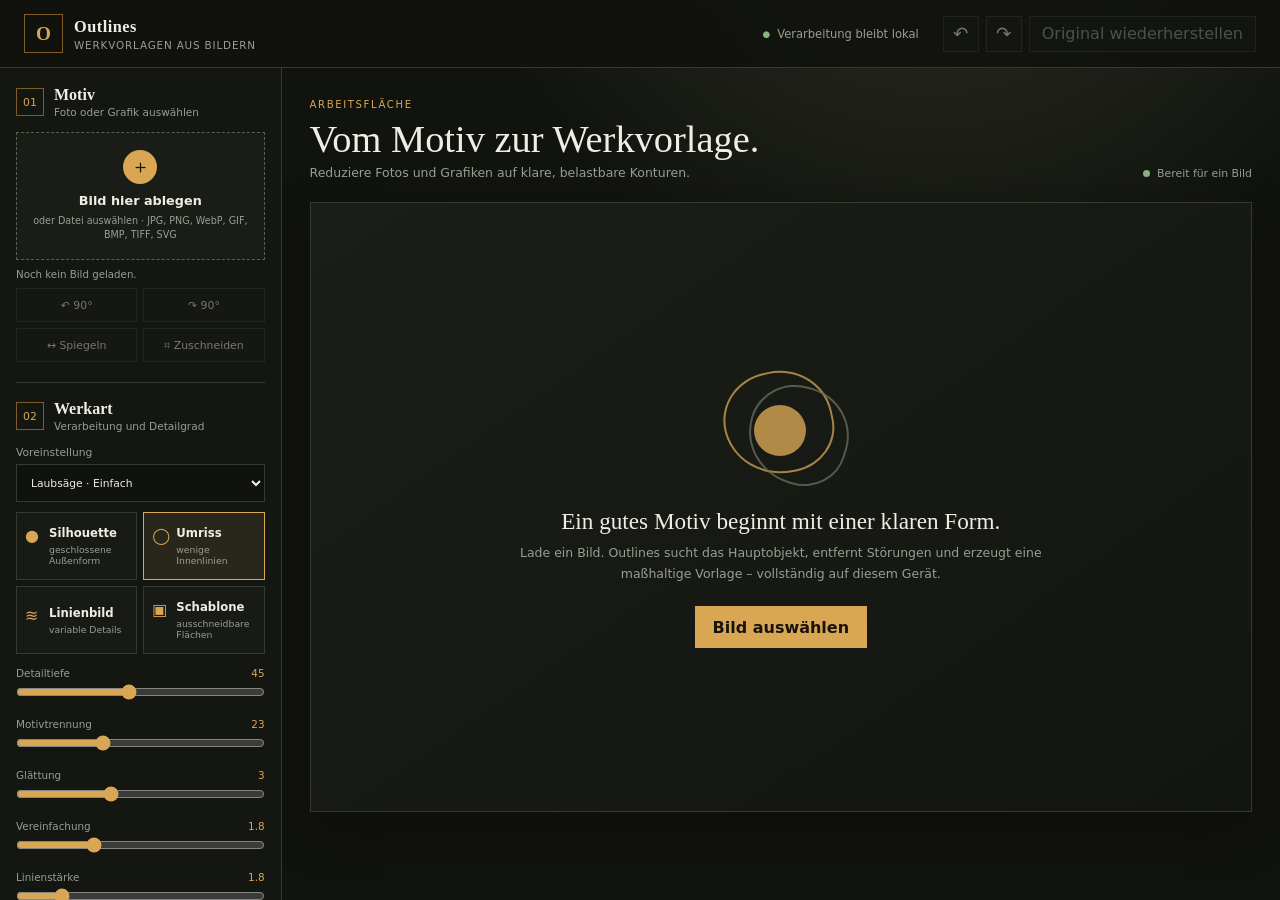
==== index.html @ 71de0316 "update" ====
<!doctype html>
<html lang="de">
<head>
  <meta charset="utf-8">
  <meta name="viewport" content="width=device-width, initial-scale=1">
  <meta name="theme-color" content="#171914">
  <meta name="description" content="Lokales Werkzeug für maßhaltige Konturen, Schablonen und Werkvorlagen.">
  <title>Outlines · Werkvorlagen</title>
  <link rel="stylesheet" href="styles.css?v=1.0.3">
</head>
<body>
  <header class="topbar">
    <a class="brand" href="/" aria-label="Zurück zum Lesezeichen-Hub">
      <span class="brand-mark" aria-hidden="true">O</span>
      <span><strong>Outlines</strong><small>Werkvorlagen aus Bildern</small></span>
    </a>
    <div class="privacy"><span aria-hidden="true">●</span> Verarbeitung bleibt lokal</div>
    <div class="top-actions">
      <button id="undo" class="icon-button" type="button" disabled title="Rückgängig (Strg+Z)">↶</button>
      <button id="redo" class="icon-button" type="button" disabled title="Wiederholen (Strg+Umschalt+Z)">↷</button>
      <button id="resetAll" class="ghost-button" type="button" disabled>Original wiederherstellen</button>
    </div>
  </header>

  <main class="app-shell">
    <aside class="sidebar" aria-label="Verarbeitungseinstellungen">
      <section class="panel import-panel">
        <div class="section-heading"><span>01</span><div><h2>Motiv</h2><p>Foto oder Grafik auswählen</p></div></div>
        <label id="dropzone" class="dropzone" for="fileInput" tabindex="0">
          <input id="fileInput" type="file" accept="image/jpeg,image/png,image/webp,image/gif,image/bmp,image/tiff,image/svg+xml,.jpg,.jpeg,.png,.webp,.gif,.bmp,.tif,.tiff,.svg">
          <span class="drop-icon">＋</span>
          <strong>Bild hier ablegen</strong>
          <small>oder Datei auswählen · JPG, PNG, WebP, GIF, BMP, TIFF, SVG</small>
        </label>
        <p id="fileMeta" class="file-meta">Noch kein Bild geladen.</p>
        <div class="transform-grid">
          <button type="button" data-transform="rotate-left" disabled>↶ 90°</button>
          <button type="button" data-transform="rotate-right" disabled>↷ 90°</button>
          <button type="button" data-transform="flip-x" disabled>↔ Spiegeln</button>
          <button type="button" id="cropButton" disabled>⌗ Zuschneiden</button>
        </div>
      </section>

      <section class="panel">
        <div class="section-heading"><span>02</span><div><h2>Werkart</h2><p>Verarbeitung und Detailgrad</p></div></div>
        <label class="field">Voreinstellung
          <select id="preset">
            <option value="saw-simple">Laubsäge · Einfach</option>
            <option value="saw-detail">Laubsäge · Detail</option>
            <option value="carve-rough">Schnitzen · Grob</option>
            <option value="carve-fine">Schnitzen · Fein</option>
            <option value="pyro">Brandmalerei</option>
            <option value="document">Dokument · Schrift & Symbole</option>
            <option value="stencil">Schablone</option>
            <option value="custom">Benutzerdefiniert</option>
          </select>
        </label>
        <div class="mode-grid" role="radiogroup" aria-label="Verarbeitungsmodus">
          <button type="button" data-mode="silhouette"><span>●</span><strong>Silhouette</strong><small>geschlossene Außenform</small></button>
          <button type="button" data-mode="outline" class="active"><span>◯</span><strong>Umriss</strong><small>wenige Innenlinien</small></button>
          <button type="button" data-mode="lineart"><span>≋</span><strong>Linienbild</strong><small>variable Details</small></button>
          <button type="button" data-mode="stencil"><span>▣</span><strong>Schablone</strong><small>ausschneidbare Flächen</small></button>
        </div>

        <div class="range-field"><label for="detail">Detailtiefe <output id="detailValue">42</output></label><input id="detail" type="range" min="0" max="100" value="42"></div>
        <div class="range-field"><label for="threshold">Motivtrennung <output id="thresholdValue">24</output></label><input id="threshold" type="range" min="4" max="60" value="24"></div>
        <div class="range-field"><label for="smoothing">Glättung <output id="smoothingValue">2</output></label><input id="smoothing" type="range" min="0" max="8" value="2"></div>
        <div class="range-field"><label for="simplify">Vereinfachung <output id="simplifyValue">1.6</output></label><input id="simplify" type="range" min="0" max="6" value="1.6" step="0.2"></div>
        <div class="range-field"><label for="lineWidth">Linienstärke <output id="lineWidthValue">1.2</output></label><input id="lineWidth" type="range" min="0.6" max="8" value="1.2" step="0.2"></div>
        <div class="check-list">
          <label><input id="removeBackground" type="checkbox" checked> Hintergrund automatisch entfernen</label>
          <label><input id="keepMain" type="checkbox" checked> Nur Hauptmotiv bevorzugen</label>
          <label><input id="innerLines" type="checkbox" checked> Charakteristische Innenlinien</label>
          <label><input id="hatching" type="checkbox"> Abstrahierte Schraffuren</label>
          <label><input id="preserveDetails" type="checkbox" checked> Schrift und kleine Symbole erhalten</label>
          <label><input id="autoBridges" type="checkbox"> Schablonenstege automatisch ergänzen</label>
          <label><input id="invertSource" type="checkbox"> Helles Motiv auf dunklem Grund</label>
        </div>
      </section>

      <section class="panel">
        <div class="section-heading"><span>03</span><div><h2>Werkmaß</h2><p>Reale Ausgabegröße festlegen</p></div></div>
        <div class="measure-grid">
          <label>Breite <span><input id="widthMm" type="number" value="120" min="5" max="3000" step="1"> mm</span></label>
          <label>Höhe <span><input id="heightMm" type="number" value="80" min="5" max="3000" step="1"> mm</span></label>
        </div>
        <label class="inline-check"><input id="lockRatio" type="checkbox" checked> Seitenverhältnis sperren</label>
        <div class="measure-grid">
          <label>Mindestdetail <span><input id="minDetailMm" type="number" value="2" min="0" max="50" step="0.2"> mm</span></label>
          <label>Mindeststeg <span><input id="minBridgeMm" type="number" value="3" min="0.2" max="50" step="0.2"> mm</span></label>
        </div>
        <label class="field">Papierformat
          <select id="paper"><option value="a4">A4</option><option value="a3">A3</option></select>
        </label>
        <div class="segmented" role="group" aria-label="Papierausrichtung">
          <button class="active" type="button" data-orientation="portrait">Hochformat</button>
          <button type="button" data-orientation="landscape">Querformat</button>
        </div>
        <div class="check-list compact">
          <label><input id="tilePages" type="checkbox" checked> Übergroßes Motiv auf mehrere Seiten aufteilen</label>
          <label><input id="registrationMarks" type="checkbox" checked> Passmarken und 8 mm Überlappung</label>
          <label><input id="controlSquare" type="checkbox" checked> Kontrollquadrat 20 × 20 mm</label>
        </div>
      </section>
    </aside>

    <section class="workspace">
      <div class="workspace-head">
        <div><span class="eyebrow">ARBEITSFLÄCHE</span><h1>Vom Motiv zur Werkvorlage.</h1><p>Reduziere Fotos und Grafiken auf klare, belastbare Konturen.</p></div>
        <div id="processState" class="process-state"><span></span> Bereit für ein Bild</div>
      </div>

      <div id="emptyState" class="empty-state">
        <div class="empty-visual" aria-hidden="true"><span></span><span></span><span></span></div>
        <h2>Ein gutes Motiv beginnt mit einer klaren Form.</h2>
        <p>Lade ein Bild. Outlines sucht das Hauptobjekt, entfernt Störungen und erzeugt eine maßhaltige Vorlage – vollständig auf diesem Gerät.</p>
        <button id="emptyUpload" class="primary-button" type="button">Bild auswählen</button>
      </div>

      <div id="editor" class="editor" hidden>
        <div class="canvas-toolbar">
          <div class="view-tabs" role="tablist">
            <button class="active" data-view="split" type="button">Vergleich</button>
            <button data-view="original" type="button">Original</button>
            <button data-view="result" type="button">Vorlage</button>
          </div>
          <div class="zoom-tools">
            <button id="zoomOut" type="button" title="Verkleinern">−</button>
            <input id="zoom" type="range" min="25" max="300" value="100" aria-label="Zoom">
            <output id="zoomValue">100 %</output>
            <button id="zoomIn" type="button" title="Vergrößern">＋</button>
            <button id="fitView" type="button">Einpassen</button>
            <label><input id="showGrid" type="checkbox"> Raster</label>
          </div>
        </div>

        <div id="canvasPair" class="canvas-pair">
          <article id="originalPane" class="canvas-pane">
            <header><div><span>ORIGINAL</span><strong id="originalSize">–</strong></div><small>Ziehen zum Zuschneiden</small></header>
            <div class="canvas-viewport"><div class="canvas-stage"><canvas id="originalCanvas"></canvas><div id="cropOverlay" class="crop-overlay" hidden></div></div></div>
          </article>
          <article id="resultPane" class="canvas-pane result-pane">
            <header><div><span>VORLAGE</span><strong id="resultSize">–</strong></div><small id="vectorCount">0 Konturen</small></header>
            <div class="canvas-viewport checker"><div class="canvas-stage"><canvas id="resultCanvas"></canvas></div></div>
          </article>
        </div>

        <div class="editor-tools" aria-label="Manuelle Korrektur">
          <span>MANUELL KORRIGIEREN</span>
          <button class="active" data-tool="pan" type="button">✥ Verschieben</button>
          <button data-tool="draw" type="button">✎ Linie zeichnen</button>
          <button data-tool="erase" type="button">⌫ Linie entfernen</button>
          <button data-tool="remove" type="button">⊘ Kontur löschen</button>
          <button data-tool="nodes" type="button">◇ Stützpunkte</button>
          <label>Pinsel <input id="brushSize" type="range" min="1" max="40" value="8"><output id="brushValue">8 px</output></label>
          <label class="inline-check"><input id="mirrorOutput" type="checkbox"> Ausgabe spiegeln</label>
          <label class="inline-check"><input id="transparentPreview" type="checkbox"> Transparenz anzeigen</label>
        </div>

        <section class="quality-panel">
          <div class="quality-head"><div><span>WERKSTATT-PRÜFUNG</span><strong id="qualityTitle">Vorlage wird geprüft</strong></div><button id="reanalyze" class="ghost-button" type="button">Neu berechnen</button></div>
          <div id="warnings" class="warnings" aria-live="polite"></div>
        </section>

        <section class="export-panel">
          <div><span class="eyebrow">04 · AUSGABE</span><h2>Maßhaltig exportieren</h2><p id="exportSummary">120 mm breit · A4 · 300 DPI</p></div>
          <div class="export-options">
            <label>Darstellung<select id="outputStyle"><option value="outline">Schwarze Umrisslinie</option><option value="filled">Schwarze Form</option><option value="inverse">Weiße Form auf Schwarz</option><option value="inner">Nur Innenkonturen</option></select></label>
            <label>DPI<select id="dpi"><option>150</option><option selected>300</option><option>600</option></select></label>
            <label>JPG-Qualität<input id="jpgQuality" type="range" min="60" max="100" value="92"><output id="jpgQualityValue">92 %</output></label>
            <label class="inline-check"><input id="transparentPng" type="checkbox" checked> PNG transparent</label>
          </div>
          <div class="export-buttons">
            <button data-export="png" type="button">PNG <small>hochauflösend</small></button>
            <button data-export="jpg" type="button">JPG <small>weißer Grund</small></button>
            <button data-export="svg" type="button">SVG <small>echte Pfade</small></button>
            <button data-export="pdf" type="button" class="primary">PDF <small>maßhaltig / mehrseitig</small></button>
            <button data-export="dxf" type="button">DXF <small>CAD / Laser</small></button>
          </div>
        </section>
      </div>
    </section>
  </main>

  <div id="toast" class="toast" role="status" hidden></div>
  <script src="outlines-core.js?v=1.1.0"></script>
  <script src="app.js?v=1.1.0"></script>
</body>
</html>
---- styles.css ----
:root {
  color-scheme: dark;
  --bg: #11130f;
  --panel: #1a1d17;
  --panel-2: #20241c;
  --line: #353a2e;
  --line-soft: #292d24;
  --ink: #f0ede4;
  --muted: #999e91;
  --accent: #d9a654;
  --accent-dark: #7e5d29;
  --success: #87b47a;
  --danger: #d17764;
  --shadow: 0 18px 50px rgba(0, 0, 0, .28);
  font-family: Inter, ui-sans-serif, system-ui, -apple-system, BlinkMacSystemFont, "Segoe UI", sans-serif;
}

* { box-sizing: border-box; }
html, body { min-height: 100%; max-width: 100%; }
body { margin: 0; overflow-x: hidden; background: radial-gradient(circle at 73% -20%, #303326 0, transparent 34%), var(--bg); color: var(--ink); }
button, input, select { font: inherit; }
button, select, input { accent-color: var(--accent); }
button { border: 0; cursor: pointer; }
button:disabled { cursor: not-allowed; opacity: .45; }

.topbar { position: sticky; top: 0; z-index: 20; min-height: 68px; display: flex; align-items: center; gap: 24px; padding: 10px 24px; border-bottom: 1px solid var(--line); background: rgba(17, 19, 15, .94); backdrop-filter: blur(18px); }
.brand { display: flex; align-items: center; gap: 11px; color: inherit; text-decoration: none; }
.brand-mark { display: grid; place-items: center; width: 39px; height: 39px; border: 1px solid var(--accent-dark); color: var(--accent); font: 700 1.2rem Georgia, serif; }
.brand strong, .brand small { display: block; }
.brand strong { font: 600 1.02rem Georgia, serif; letter-spacing: .03em; }
.brand small { margin-top: 2px; color: var(--muted); font-size: .65rem; letter-spacing: .08em; text-transform: uppercase; }
.privacy { margin-left: auto; display: flex; align-items: center; gap: 7px; color: var(--muted); font-size: .72rem; }
.privacy span { color: var(--success); font-size: .55rem; }
.top-actions { display: flex; align-items: center; gap: 7px; }
.icon-button, .ghost-button, .transform-grid button, .zoom-tools button, .view-tabs button, .segmented button, .editor-tools button { color: var(--ink); border: 1px solid var(--line); background: #171a15; }
.icon-button { width: 36px; height: 36px; font-size: 1.15rem; }
.ghost-button { min-height: 36px; padding: 0 12px; color: var(--muted); }
.primary-button { min-height: 42px; padding: 0 18px; color: #17130c; background: var(--accent); font-weight: 750; }
.primary-button:hover { background: #ebba68; }

.app-shell { display: grid; grid-template-columns: clamp(280px, 22vw, 320px) minmax(0, 1fr); width: 100%; min-width: 0; min-height: calc(100vh - 68px); overflow-x: clip; }
.sidebar { position: sticky; top: 68px; left: 0; z-index: 12; align-self: start; width: 100%; min-width: 0; height: calc(100vh - 68px); overflow: auto; overscroll-behavior: contain; padding: 16px; border-right: 1px solid var(--line); background: #141611; }
.panel { padding: 17px 0 20px; border-bottom: 1px solid var(--line); }
.panel:first-child { padding-top: 2px; }
.section-heading { display: flex; align-items: center; gap: 10px; margin-bottom: 14px; }
.section-heading > span { display: grid; place-items: center; width: 28px; height: 28px; border: 1px solid var(--accent-dark); color: var(--accent); font-size: .68rem; }
.section-heading h2, .section-heading p { margin: 0; }
.section-heading h2 { font: 600 1rem Georgia, serif; }
.section-heading p { margin-top: 2px; color: var(--muted); font-size: .66rem; }

.dropzone { display: grid; place-items: center; min-height: 128px; padding: 16px; border: 1px dashed #59604c; background: #1a1d17; text-align: center; transition: .18s ease; }
.dropzone:hover, .dropzone:focus, .dropzone.dragging { border-color: var(--accent); background: #24251b; outline: 0; }
.dropzone input { position: absolute; width: 1px; height: 1px; opacity: 0; }
.drop-icon { display: grid; place-items: center; width: 34px; height: 34px; margin-bottom: 7px; border-radius: 50%; color: #17130c; background: var(--accent); font-size: 1.2rem; }
.dropzone strong { font-size: .8rem; }
.dropzone small { max-width: 235px; margin-top: 5px; color: var(--muted); font-size: .6rem; line-height: 1.45; }
.file-meta { min-height: 1.2em; margin: 8px 0; color: var(--muted); font-size: .64rem; }
.transform-grid { display: grid; grid-template-columns: repeat(2, 1fr); gap: 6px; }
.transform-grid button { min-height: 34px; font-size: .68rem; }

.field { display: grid; gap: 5px; margin: 10px 0; color: var(--muted); font-size: .67rem; }
select, input[type="number"] { width: 100%; min-height: 38px; border: 1px solid var(--line); border-radius: 0; color: var(--ink); background: #10120e; padding: 0 10px; }
.mode-grid { display: grid; grid-template-columns: 1fr 1fr; gap: 6px; }
.mode-grid button { min-height: 68px; padding: 8px; border: 1px solid var(--line); color: var(--muted); background: #171a15; text-align: left; }
.mode-grid button span, .mode-grid button strong, .mode-grid button small { display: block; }
.mode-grid button span { float: left; width: 24px; color: var(--accent); font-size: 1rem; }
.mode-grid button strong { color: var(--ink); font-size: .73rem; }
.mode-grid button small { margin: 4px 0 0 24px; font-size: .58rem; }
.mode-grid button.active { border-color: var(--accent); background: #29261b; }
.range-field { margin-top: 13px; }
.range-field label { display: flex; justify-content: space-between; color: var(--muted); font-size: .65rem; }
.range-field output { color: var(--accent); }
input[type="range"] { width: 100%; height: 18px; margin: 4px 0 0; }
.check-list { display: grid; gap: 7px; margin-top: 13px; }
.check-list label, .inline-check { color: #b7bcaf; font-size: .66rem; }
.check-list.compact { margin-top: 10px; }
.measure-grid { display: grid; grid-template-columns: 1fr 1fr; gap: 8px; margin-bottom: 9px; }
.measure-grid label { color: var(--muted); font-size: .63rem; }
.measure-grid label span { display: flex; align-items: center; gap: 4px; margin-top: 4px; color: var(--muted); }
.measure-grid input { min-width: 0; }
.segmented { display: grid; grid-template-columns: 1fr 1fr; margin-top: 7px; }
.segmented button { min-height: 34px; color: var(--muted); }
.segmented button.active { border-color: var(--accent-dark); color: var(--accent); background: #28251a; }

.workspace { width: 100%; min-width: 0; overflow-x: hidden; padding: 25px 28px 45px; }
.workspace-head { display: flex; align-items: flex-end; justify-content: space-between; gap: 20px; max-width: 1280px; margin: 0 auto 22px; }
.eyebrow { color: var(--accent); font-size: .63rem; letter-spacing: .16em; }
.workspace-head h1 { margin: 5px 0 4px; font: 500 clamp(1.8rem, 3vw, 3rem) Georgia, serif; }
.workspace-head p { margin: 0; color: var(--muted); font-size: .78rem; }
.process-state { display: flex; align-items: center; gap: 7px; color: var(--muted); font-size: .68rem; white-space: nowrap; }
.process-state span { width: 7px; height: 7px; border-radius: 50%; background: var(--success); }
.process-state.busy span { background: var(--accent); animation: pulse 1s infinite; }
.process-state.error span { background: var(--danger); }
@keyframes pulse { 50% { opacity: .25; transform: scale(.72); } }

.empty-state { max-width: 1280px; min-height: 610px; margin: auto; display: grid; place-items: center; align-content: center; padding: 50px; border: 1px solid var(--line); background: linear-gradient(145deg, #1b1e18, #131510); text-align: center; box-shadow: var(--shadow); }
.empty-state h2 { margin: 22px 0 8px; font: 500 1.45rem Georgia, serif; }
.empty-state p { max-width: 550px; margin: 0 0 22px; color: var(--muted); line-height: 1.65; font-size: .78rem; }
.empty-visual { position: relative; width: 150px; height: 120px; }
.empty-visual span { position: absolute; border: 2px solid var(--accent); border-radius: 48% 52% 44% 56%; opacity: .75; }
.empty-visual span:nth-child(1) { inset: 5px 23px 12px 18px; transform: rotate(-12deg); }
.empty-visual span:nth-child(2) { inset: 20px 7px 2px 42px; transform: rotate(17deg); border-color: #69705a; }
.empty-visual span:nth-child(3) { inset: 39px 50px 30px 48px; border-radius: 50%; background: var(--accent); opacity: .8; }

.editor { width: 100%; max-width: 1280px; min-width: 0; margin: auto; }
.canvas-toolbar { display: flex; align-items: center; justify-content: space-between; gap: 15px; margin-bottom: 9px; }
.view-tabs, .zoom-tools { display: flex; align-items: center; gap: 5px; }
.view-tabs button, .zoom-tools button { min-height: 32px; padding: 0 10px; color: var(--muted); font-size: .65rem; }
.view-tabs button.active { color: var(--accent); border-color: var(--accent-dark); }
.zoom-tools input { width: 100px; }
.zoom-tools output, .zoom-tools label { color: var(--muted); font-size: .62rem; }
.canvas-pair { display: grid; grid-template-columns: repeat(2, minmax(0, 1fr)); width: 100%; min-width: 0; gap: 10px; }
.canvas-pair.only-original #resultPane, .canvas-pair.only-result #originalPane { display: none; }
.canvas-pair.only-original, .canvas-pair.only-result { grid-template-columns: minmax(0, 1fr); }
.canvas-pane { min-width: 0; border: 1px solid var(--line); background: #191c16; box-shadow: var(--shadow); }
.canvas-pane header { min-height: 43px; display: flex; align-items: center; justify-content: space-between; padding: 8px 11px; border-bottom: 1px solid var(--line); }
.canvas-pane header span, .canvas-pane header strong { display: block; }
.canvas-pane header span { color: var(--accent); font-size: .57rem; letter-spacing: .13em; }
.canvas-pane header strong { margin-top: 2px; font-size: .65rem; }
.canvas-pane header small { color: var(--muted); font-size: .58rem; }
.canvas-viewport { height: min(58vh, 620px); min-height: 390px; overflow: auto; display: grid; place-items: center; background: #0c0e0b; }
.checker { background-color: #f7f5ef; background-image: linear-gradient(45deg, #dedcd5 25%, transparent 25%), linear-gradient(-45deg, #dedcd5 25%, transparent 25%), linear-gradient(45deg, transparent 75%, #dedcd5 75%), linear-gradient(-45deg, transparent 75%, #dedcd5 75%); background-size: 18px 18px; background-position: 0 0, 0 9px, 9px -9px, -9px 0; }
.canvas-stage { position: relative; min-width: 0; max-width: 100%; transform-origin: center; }
canvas { display: block; max-width: none; background: #fff; image-rendering: auto; touch-action: none; }
.crop-overlay { position: absolute; border: 1px solid var(--accent); background: rgba(217, 166, 84, .12); pointer-events: none; }
.canvas-pair.grid canvas { background-image: linear-gradient(#d8d8d8 1px, transparent 1px), linear-gradient(90deg, #d8d8d8 1px, transparent 1px); background-size: 20px 20px; }

.editor-tools { display: flex; align-items: center; flex-wrap: wrap; gap: 6px; margin: 10px 0; padding: 10px; border: 1px solid var(--line); background: var(--panel); }
.editor-tools > span { margin-right: 5px; color: var(--accent); font-size: .59rem; letter-spacing: .13em; }
.editor-tools button { min-height: 33px; padding: 0 9px; color: var(--muted); font-size: .63rem; }
.editor-tools button.active { border-color: var(--accent); color: var(--accent); background: #28251a; }
.editor-tools label { display: flex; align-items: center; gap: 6px; margin-left: auto; color: var(--muted); font-size: .62rem; }
.editor-tools label + label { margin-left: 4px; }
.editor-tools input[type="range"] { width: 90px; }

.quality-panel, .export-panel { margin-top: 11px; border: 1px solid var(--line); background: var(--panel); }
.quality-panel { padding: 13px; }
.quality-head { display: flex; justify-content: space-between; gap: 12px; }
.quality-head span, .quality-head strong { display: block; }
.quality-head span { color: var(--accent); font-size: .58rem; letter-spacing: .12em; }
.quality-head strong { margin-top: 3px; font-size: .78rem; }
.warnings { display: grid; grid-template-columns: repeat(2, minmax(0, 1fr)); gap: 7px; margin-top: 10px; }
.warning { min-height: 42px; padding: 8px 10px; border-left: 2px solid var(--danger); color: #c7cabe; background: #211a16; font-size: .64rem; line-height: 1.45; }
.warning.ok { border-color: var(--success); background: #172018; }

.export-panel { display: grid; grid-template-columns: 1.2fr 1fr; gap: 18px; padding: 18px; }
.export-panel h2 { margin: 4px 0; font: 500 1.25rem Georgia, serif; }
.export-panel p { margin: 0; color: var(--muted); font-size: .68rem; }
.export-options { display: grid; grid-template-columns: 1.3fr .65fr 1fr; gap: 8px; }
.export-options label { color: var(--muted); font-size: .6rem; }
.export-options select { margin-top: 4px; }
.export-options output { color: var(--accent); }
.export-buttons { grid-column: 1 / -1; display: grid; grid-template-columns: repeat(5, 1fr); gap: 7px; }
.export-buttons button { min-height: 48px; border: 1px solid var(--line); color: var(--ink); background: #141711; font-weight: 700; }
.export-buttons button small { display: block; margin-top: 2px; color: var(--muted); font-size: .54rem; font-weight: 400; }
.export-buttons button.primary { border-color: var(--accent); color: #17130c; background: var(--accent); }

.toast { position: fixed; right: 22px; bottom: 22px; z-index: 50; max-width: 430px; padding: 12px 15px; border: 1px solid var(--accent-dark); color: var(--ink); background: #22251c; box-shadow: var(--shadow); font-size: .72rem; }
.toast.error { border-color: var(--danger); }

@media (max-width: 1050px) {
  .app-shell { grid-template-columns: 280px minmax(0, 1fr); }
  .canvas-pair { grid-template-columns: 1fr; }
  .canvas-viewport { height: 480px; }
  .export-panel { grid-template-columns: 1fr; }
  .export-options, .export-buttons { grid-column: auto; }
}

@media (max-width: 760px) {
  .topbar { position: static; flex-wrap: wrap; padding: 10px 14px; }
  .privacy { order: 3; width: 100%; margin: 0; }
  .top-actions { margin-left: auto; }
  .app-shell { display: block; }
  .sidebar { position: static; width: 100%; height: auto; overflow: visible; border-right: 0; border-bottom: 1px solid var(--line); }
  .workspace { padding: 18px 12px 35px; }
  .workspace-head, .canvas-toolbar { align-items: flex-start; flex-direction: column; }
  .zoom-tools { flex-wrap: wrap; }
  .canvas-viewport { min-height: 330px; height: 55vh; }
  .warnings, .export-options { grid-template-columns: 1fr; }
  .export-buttons { grid-template-columns: 1fr 1fr; }
  .editor-tools label { margin-left: 0; }
}

@media print {
  .topbar, .sidebar, .workspace-head, .canvas-toolbar, .editor-tools, .quality-panel, .export-panel, #originalPane { display: none !important; }
  .app-shell, .workspace, .editor, .canvas-pair, .canvas-pane, .canvas-viewport { display: block; margin: 0; padding: 0; border: 0; box-shadow: none; background: #fff; }
  #resultCanvas { width: 100%; height: auto; }
}
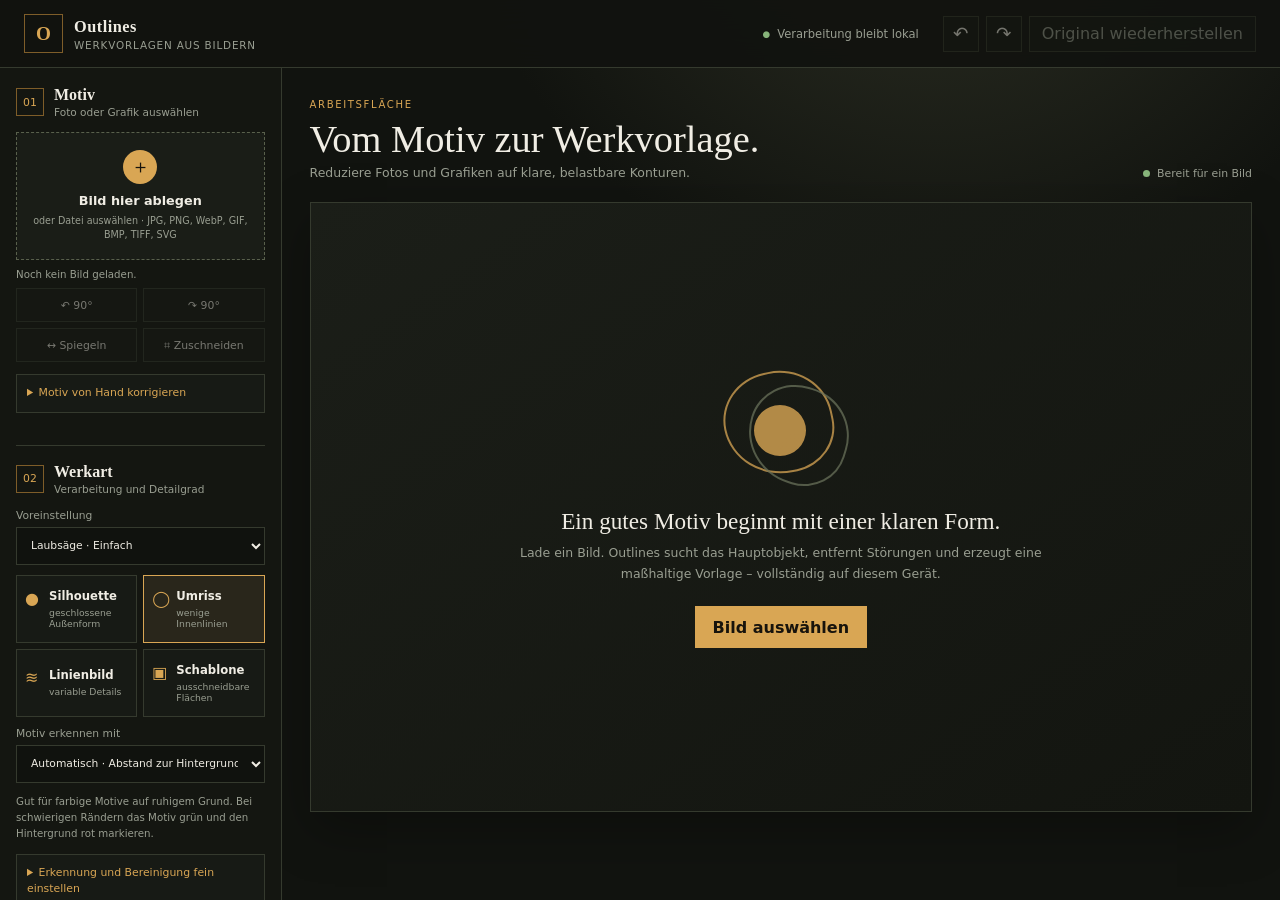
==== commit d8be976f: "update" ====
--- a/index.html
+++ b/index.html
@@ -6,7 +6,7 @@
   <meta name="theme-color" content="#171914">
   <meta name="description" content="Lokales Werkzeug für maßhaltige Konturen, Schablonen und Werkvorlagen.">
   <title>Outlines · Werkvorlagen</title>
-  <link rel="stylesheet" href="styles.css?v=1.0.3">
+  <link rel="stylesheet" href="styles.css?v=1.3.0">
 </head>
 <body>
   <header class="topbar">
@@ -39,6 +39,14 @@
           <button type="button" data-transform="flip-x" disabled>↔ Spiegeln</button>
           <button type="button" id="cropButton" disabled>⌗ Zuschneiden</button>
         </div>
+        <details class="fine-controls"><summary>Motiv von Hand korrigieren</summary>
+        <label class="field">Werkzeug im Original
+          <select id="sourceTool"><option value="inspect">Ansehen / Zuschneiden</option><option value="keep">Motiv behalten · grün markieren</option><option value="exclude">Hintergrund entfernen · rot markieren</option></select>
+        </label>
+        <div class="range-field"><label for="selectionBrush">Markierpinsel <output id="selectionBrushValue">24 px</output></label><input id="selectionBrush" type="range" min="4" max="100" value="24" step="2"></div>
+        <button id="clearHints" class="ghost-button full-width" type="button" disabled>Motivmarkierungen löschen</button>
+        <p class="control-help">Markierungen im Original bleiben beim Ändern der Regler erhalten. Zuschneiden oder Drehen setzt sie zurück.</p>
+        </details>
       </section>
 
       <section class="panel">
@@ -51,6 +59,7 @@
             <option value="carve-fine">Schnitzen · Fein</option>
             <option value="pyro">Brandmalerei</option>
             <option value="document">Dokument · Schrift & Symbole</option>
+            <option value="scan">Scan / Foto mit Schatten</option>
             <option value="stencil">Schablone</option>
             <option value="custom">Benutzerdefiniert</option>
           </select>
@@ -61,6 +70,22 @@
           <button type="button" data-mode="lineart"><span>≋</span><strong>Linienbild</strong><small>variable Details</small></button>
           <button type="button" data-mode="stencil"><span>▣</span><strong>Schablone</strong><small>ausschneidbare Flächen</small></button>
         </div>
+
+        <label class="field">Motiv erkennen mit
+          <select id="detection"><option value="color">Automatisch · Abstand zur Hintergrundfarbe</option><option value="otsu">Helligkeit · automatisch</option><option value="threshold">Helligkeit · Schwellwert selbst setzen</option><option value="adaptive">Lokal · Schrift / ungleichmäßiges Licht</option><option value="alpha">Transparenz · freigestellte Grafik</option></select>
+        </label>
+        <p id="detectionHelp" class="control-help" aria-live="polite"></p>
+        <details class="fine-controls">
+          <summary>Erkennung und Bereinigung fein einstellen</summary>
+          <div class="range-field"><label for="toneThreshold">Helligkeits- / Alpha-Schwelle <output id="toneThresholdValue">128</output></label><input id="toneThreshold" type="range" min="1" max="254" value="128"></div>
+          <div class="range-field"><label for="contrast">Kontrast <output id="contrastValue">0</output></label><input id="contrast" type="range" min="-50" max="100" value="0"></div>
+          <div class="range-field"><label for="localRadius">Lokaler Umkreis (px) <output id="localRadiusValue">25</output></label><input id="localRadius" type="range" min="3" max="80" value="25"></div>
+          <div class="range-field"><label for="adaptiveBias">Lokale Empfindlichkeit <output id="adaptiveBiasValue">0</output></label><input id="adaptiveBias" type="range" min="-20" max="20" value="0"></div>
+          <div class="range-field"><label for="gapClose">Lücken schließen (px) <output id="gapCloseValue">1</output></label><input id="gapClose" type="range" min="0" max="4" value="1"></div>
+          <div class="range-field"><label for="opening">Störpunkte glätten (px) <output id="openingValue">0</output></label><input id="opening" type="range" min="0" max="3" value="0"></div>
+          <label class="inline-check"><input id="fillHoles" type="checkbox"> Innenlöcher vor der Konturerkennung füllen</label>
+          <p class="control-help">Das Füllen entfernt auch Buchstabenlöcher und Aussparungen. Für Schrift und Schablonen normalerweise ausgeschaltet lassen.</p>
+        </details>
 
         <div class="range-field"><label for="detail">Detailtiefe <output id="detailValue">42</output></label><input id="detail" type="range" min="0" max="100" value="42"></div>
         <div class="range-field"><label for="threshold">Motivtrennung <output id="thresholdValue">24</output></label><input id="threshold" type="range" min="4" max="60" value="24"></div>
@@ -136,7 +161,7 @@
 
         <div id="canvasPair" class="canvas-pair">
           <article id="originalPane" class="canvas-pane">
-            <header><div><span>ORIGINAL</span><strong id="originalSize">–</strong></div><small>Ziehen zum Zuschneiden</small></header>
+            <header><div><span>ORIGINAL</span><strong id="originalSize">–</strong></div><small>Zuschneiden oder Motiv markieren</small></header>
             <div class="canvas-viewport"><div class="canvas-stage"><canvas id="originalCanvas"></canvas><div id="cropOverlay" class="crop-overlay" hidden></div></div></div>
           </article>
           <article id="resultPane" class="canvas-pane result-pane">
@@ -144,6 +169,8 @@
             <div class="canvas-viewport checker"><div class="canvas-stage"><canvas id="resultCanvas"></canvas></div></div>
           </article>
         </div>
+
+        <div class="comparison-tools"><label><input id="overlayOriginal" type="checkbox"> Original über die Vorlage legen</label><label>Deckkraft <input id="overlayOpacity" type="range" min="5" max="70" value="25"><output id="overlayOpacityValue">25 %</output></label><small>Nur Vorschau · wird nicht exportiert</small></div>
 
         <div class="editor-tools" aria-label="Manuelle Korrektur">
           <span>MANUELL KORRIGIEREN</span>
@@ -160,14 +187,20 @@
         <section class="quality-panel">
           <div class="quality-head"><div><span>WERKSTATT-PRÜFUNG</span><strong id="qualityTitle">Vorlage wird geprüft</strong></div><button id="reanalyze" class="ghost-button" type="button">Neu berechnen</button></div>
           <div id="warnings" class="warnings" aria-live="polite"></div>
+          <div class="repair-tools" aria-label="Vorlage reparieren">
+            <button type="button" data-repair="speckles">Kleine Inseln entfernen</button><button type="button" data-repair="close">Kleine Lücken schließen</button><button type="button" data-repair="fill">Löcher füllen</button><button type="button" data-repair="thicken">Flächen verstärken</button><button type="button" data-repair="thin">Flächen ausdünnen</button><button type="button" data-repair="bridges">Schabloneninseln sichern</button><button type="button" data-repair="join">Getrennte Formen verbinden</button>
+          </div>
+          <p class="control-help">Reparaturen sind rückgängig machbar. Neue Erkennungsparameter berechnen die Vorlage neu und ersetzen manuelle Ergebnisänderungen. Schwarze Flächen gelten bei Schablonen als Ausschnitt; helle Inseln werden durch herausgenommene Stege mit dem Außenmaterial verbunden.</p>
         </section>
 
         <section class="export-panel">
           <div><span class="eyebrow">04 · AUSGABE</span><h2>Maßhaltig exportieren</h2><p id="exportSummary">120 mm breit · A4 · 300 DPI</p></div>
           <div class="export-options">
-            <label>Darstellung<select id="outputStyle"><option value="outline">Schwarze Umrisslinie</option><option value="filled">Schwarze Form</option><option value="inverse">Weiße Form auf Schwarz</option><option value="inner">Nur Innenkonturen</option></select></label>
+            <label>Darstellung<select id="outputStyle"><option value="outline">Erkannte Linien / Umrisse</option><option value="cutline">Schnittkontur · nur Außenformen</option><option value="filled">Schwarze Form</option><option value="inverse">Weiße Form auf Schwarz</option><option value="inner">Nur Innenkonturen</option></select></label>
+            <label>Schnittlinie (mm)<input id="strokeMm" type="number" min="0.1" max="3" step="0.05" value="0.25"></label>
             <label>DPI<select id="dpi"><option>150</option><option selected>300</option><option>600</option></select></label>
             <label>JPG-Qualität<input id="jpgQuality" type="range" min="60" max="100" value="92"><output id="jpgQualityValue">92 %</output></label>
+            <label>Werkplan-Präzision<select id="werkplanPrecision"><option value="0.35">Fein · 0,35 mm</option><option value="0.75" selected>Werkstatt · 0,75 mm</option><option value="1.5">Grob · 1,5 mm</option></select></label>
             <label class="inline-check"><input id="transparentPng" type="checkbox" checked> PNG transparent</label>
           </div>
           <div class="export-buttons">
@@ -176,6 +209,7 @@
             <button data-export="svg" type="button">SVG <small>echte Pfade</small></button>
             <button data-export="pdf" type="button" class="primary">PDF <small>maßhaltig / mehrseitig</small></button>
             <button data-export="dxf" type="button">DXF <small>CAD / Laser</small></button>
+            <button data-export="werkplan" type="button">WERKPLAN <small>editierbare Formen</small></button>
           </div>
         </section>
       </div>
@@ -183,7 +217,7 @@
   </main>
 
   <div id="toast" class="toast" role="status" hidden></div>
-  <script src="outlines-core.js?v=1.1.0"></script>
-  <script src="app.js?v=1.1.0"></script>
+  <script src="outlines-core.js?v=1.3.0"></script>
+  <script src="app.js?v=1.3.0"></script>
 </body>
 </html>
--- a/styles.css
+++ b/styles.css
@@ -16,6 +16,7 @@
 }
 
 * { box-sizing: border-box; }
+[hidden] { display: none !important; }
 html, body { min-height: 100%; max-width: 100%; }
 body { margin: 0; overflow-x: hidden; background: radial-gradient(circle at 73% -20%, #303326 0, transparent 34%), var(--bg); color: var(--ink); }
 button, input, select { font: inherit; }
@@ -59,6 +60,12 @@
 .transform-grid button { min-height: 34px; font-size: .68rem; }
 
 .field { display: grid; gap: 5px; margin: 10px 0; color: var(--muted); font-size: .67rem; }
+.control-help { margin: 9px 0 0; color: var(--muted); font-size: .64rem; line-height: 1.6; }
+.full-width { width: 100%; margin-top: 9px; }
+.fine-controls { margin: 12px 0; padding: 10px; border: 1px solid var(--line); background: #171a15; }
+.fine-controls summary { color: var(--accent); font-size: .68rem; cursor: pointer; line-height: 1.5; }
+.fine-controls > .inline-check { display: block; margin-top: 12px; }
+input:disabled { opacity: .35; }
 select, input[type="number"] { width: 100%; min-height: 38px; border: 1px solid var(--line); border-radius: 0; color: var(--ink); background: #10120e; padding: 0 10px; }
 .mode-grid { display: grid; grid-template-columns: 1fr 1fr; gap: 6px; }
 .mode-grid button { min-height: 68px; padding: 8px; border: 1px solid var(--line); color: var(--muted); background: #171a15; text-align: left; }
@@ -132,6 +139,13 @@
 .editor-tools label { display: flex; align-items: center; gap: 6px; margin-left: auto; color: var(--muted); font-size: .62rem; }
 .editor-tools label + label { margin-left: 4px; }
 .editor-tools input[type="range"] { width: 90px; }
+.comparison-tools { display: flex; align-items: center; flex-wrap: wrap; gap: 10px 18px; margin: 10px 0; color: var(--muted); font-size: .65rem; }
+.comparison-tools label { display: flex; align-items: center; gap: 7px; }
+.comparison-tools input[type="range"] { width: 95px; }
+.comparison-tools small { color: var(--muted); font-size: .6rem; }
+.repair-tools { display: flex; gap: 7px; flex-wrap: wrap; margin-top: 12px; }
+.repair-tools button { padding: 9px 11px; border: 1px solid var(--line); background: #141711; color: var(--ink); font-size: .65rem; }
+.repair-tools button:hover, .repair-tools button:focus-visible { border-color: var(--accent); color: var(--accent); }
 
 .quality-panel, .export-panel { margin-top: 11px; border: 1px solid var(--line); background: var(--panel); }
 .quality-panel { padding: 13px; }
@@ -150,7 +164,7 @@
 .export-options label { color: var(--muted); font-size: .6rem; }
 .export-options select { margin-top: 4px; }
 .export-options output { color: var(--accent); }
-.export-buttons { grid-column: 1 / -1; display: grid; grid-template-columns: repeat(5, 1fr); gap: 7px; }
+.export-buttons { grid-column: 1 / -1; display: grid; grid-template-columns: repeat(6, minmax(100px, 1fr)); gap: 7px; }
 .export-buttons button { min-height: 48px; border: 1px solid var(--line); color: var(--ink); background: #141711; font-weight: 700; }
 .export-buttons button small { display: block; margin-top: 2px; color: var(--muted); font-size: .54rem; font-weight: 400; }
 .export-buttons button.primary { border-color: var(--accent); color: #17130c; background: var(--accent); }
@@ -182,7 +196,7 @@
 }
 
 @media print {
-  .topbar, .sidebar, .workspace-head, .canvas-toolbar, .editor-tools, .quality-panel, .export-panel, #originalPane { display: none !important; }
+  .topbar, .sidebar, .workspace-head, .canvas-toolbar, .editor-tools, .comparison-tools, .quality-panel, .export-panel, #originalPane { display: none !important; }
   .app-shell, .workspace, .editor, .canvas-pair, .canvas-pane, .canvas-viewport { display: block; margin: 0; padding: 0; border: 0; box-shadow: none; background: #fff; }
   #resultCanvas { width: 100%; height: auto; }
 }
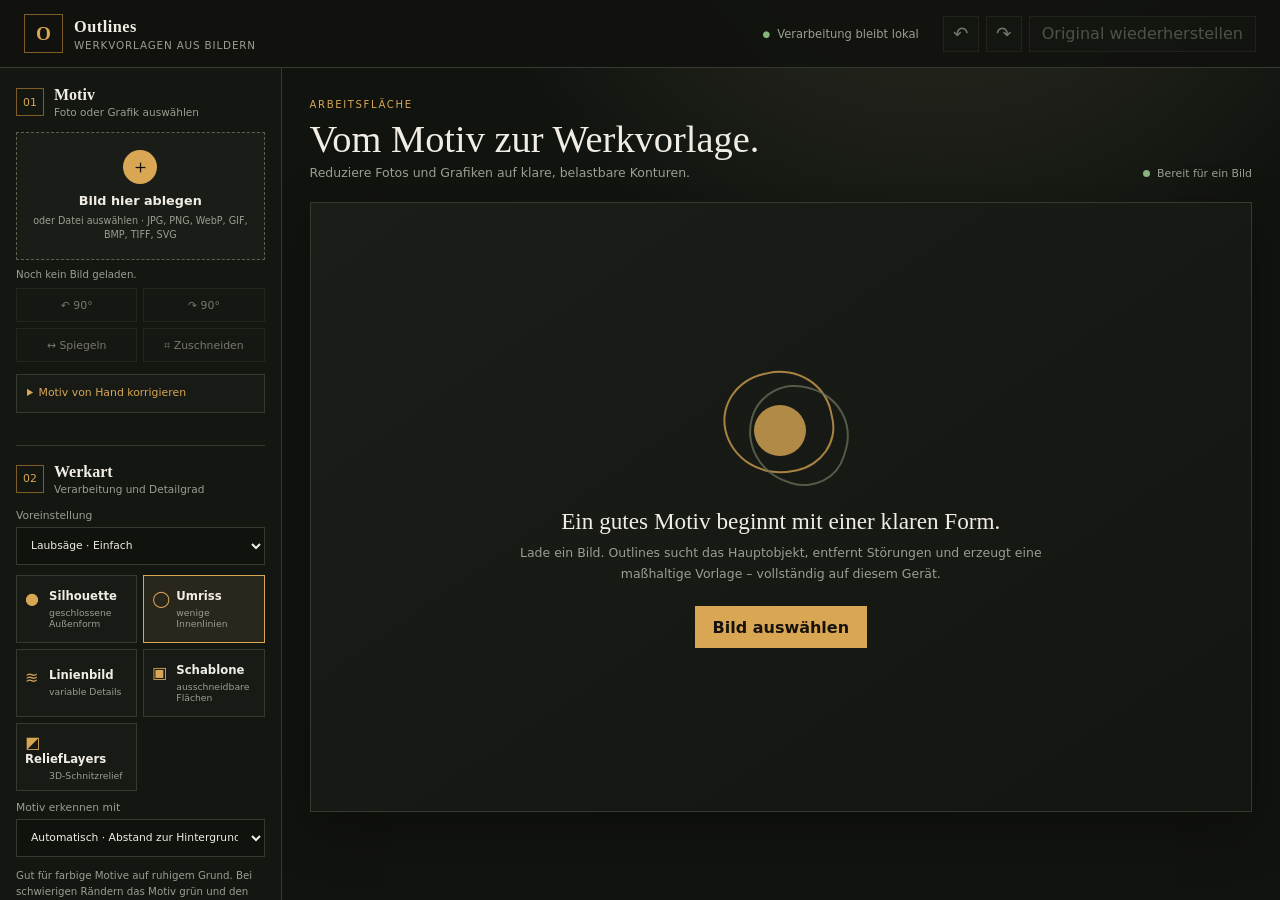
==== commit 690deda2: "feat: add ReliefLayers relief planning (v1.4.0)" ====
--- a/index.html
+++ b/index.html
@@ -6,7 +6,7 @@
   <meta name="theme-color" content="#171914">
   <meta name="description" content="Lokales Werkzeug für maßhaltige Konturen, Schablonen und Werkvorlagen.">
   <title>Outlines · Werkvorlagen</title>
-  <link rel="stylesheet" href="styles.css?v=1.3.0">
+  <link rel="stylesheet" href="styles.css?v=1.4.0">
 </head>
 <body>
   <header class="topbar">
@@ -69,6 +69,7 @@
           <button type="button" data-mode="outline" class="active"><span>◯</span><strong>Umriss</strong><small>wenige Innenlinien</small></button>
           <button type="button" data-mode="lineart"><span>≋</span><strong>Linienbild</strong><small>variable Details</small></button>
           <button type="button" data-mode="stencil"><span>▣</span><strong>Schablone</strong><small>ausschneidbare Flächen</small></button>
+          <button type="button" id="reliefMode" role="radio" aria-checked="false"><span>◩</span><strong>ReliefLayers</strong><small>3D-Schnitzrelief</small></button>
         </div>
 
         <label class="field">Motiv erkennen mit
@@ -212,12 +213,24 @@
             <button data-export="werkplan" type="button">WERKPLAN <small>editierbare Formen</small></button>
           </div>
         </section>
+        <section id="reliefPanel" class="relief-panel" hidden aria-label="ReliefLayers Editor">
+          <div class="relief-head"><div><span class="eyebrow">RELIEFLAYERS</span><h2>3D-Schnitzrelief</h2><p>Die Ebenenhöhen sind gestalterische Vorschläge. Ein Foto liefert keine echten Objektabstände.</p></div><button id="reliefClose" type="button">Zur Konturvorlage</button></div>
+          <div class="relief-grid">
+            <div class="relief-side"><h3>Ebenen</h3><label>Bereiche vorschlagen<select id="reliefSuggestMethod"><option value="brightness">Helligkeitsbereiche (ohne Tiefeninterpretation)</option><option value="color">Farbähnlichkeit</option><option value="components">Zusammenhängende Flächen</option><option value="edges">Kantengrenzen</option></select></label><label>Anzahl<input id="reliefSuggestCount" type="number" min="2" max="8" value="4"></label><label>Empfindlichkeit<input id="reliefSuggestSensitivity" type="range" min="0" max="100" value="50"></label><button id="reliefSuggest">Masken vorschlagen</button><div id="reliefLayers"></div><div class="relief-actions"><button data-relief-action="add">+ Ebene</button><button data-relief-action="duplicate">Duplizieren</button><button data-relief-action="delete">Löschen</button><button data-relief-action="up">Nach oben</button><button data-relief-action="down">Nach unten</button><button data-relief-action="invert">Invertieren</button><button data-relief-action="union">Vereinigen</button><button data-relief-action="subtract">Abziehen</button><button data-relief-action="expand">Erweitern</button><button data-relief-action="shrink">Verkleinern</button><button data-relief-action="fill">Löcher füllen</button><button data-relief-action="clean">Inseln entfernen</button><button data-relief-action="smooth-mask">Kanten glätten</button></div><label>Alle Höhen skalieren (%)<input id="reliefDepthScale" type="number" min="1" max="500" value="100"></label><button id="reliefApplyScale">Höhen skalieren</button><label>Andere Ebene<select id="reliefOther"></select></label><label>Überlappung<select id="reliefOverlap"><option value="highest">Höchste Höhe gewinnt</option><option value="order">Sichtbare Reihenfolge</option><option value="cut">Spätere Maske schneidet aus</option></select></label><p id="reliefOverlapInfo"></p><button id="reliefUndo">Rückgängig</button><button id="reliefRedo">Wiederholen</button></div>
+            <div class="relief-center"><div class="relief-tabs"><button data-relief-view="image">Bild</button><button data-relief-view="mask">Maske</button><button data-relief-view="height">Höhenkarte</button><button data-relief-view="contours">Höhenlinien</button><button data-relief-view="3d">3D</button></div><canvas id="reliefCanvas" width="256" height="256"></canvas><canvas id="relief3d" width="640" height="480" hidden></canvas><div class="relief-tools"><label>Werkzeug<select id="reliefTool"><option value="raise">Anheben</option><option value="lower">Absenken</option><option value="level">Nivellieren</option><option value="smooth">Glätten</option><option value="mask-add">Maske malen</option><option value="mask-erase">Maske radieren</option><option value="free-lasso">Freihand-Lasso</option><option value="wand">Zauberstab</option><option value="color-range">Farbbereich</option><option value="cut">Schnittlinie</option></select></label><label>Radius <input id="reliefRadius" type="range" min="1" max="80" value="12"><output id="reliefRadiusValue"></output></label><label>Stärke (mm) <input id="reliefStrength" type="number" min="0.1" max="8" step="0.1" value="0.5"></label><label>Zielhöhe (mm) <input id="reliefTarget" type="number" min="0" max="8" step="0.1" value="4"></label></div><div id="reliefCuts"></div><div id="reliefSection"></div></div>
+            <div class="relief-side"><h3>Werkstück</h3><label>Breite mm<input id="reliefWidth" type="number" min="5" max="3000" value="160"></label><label>Höhe mm<input id="reliefHeight" type="number" min="5" max="3000" value="160"></label><label>Holzdicke mm<input id="reliefThickness" type="number" min="1" max="3000" value="20"></label><label>Reliefhöhe mm<input id="reliefMax" type="number" min="0.1" max="3000" value="8"></label><label>Bildanpassung<select id="reliefFit"><option value="fit">Einpassen</option><option value="crop">Zuschneiden</option><option value="stretch">Bewusst verzerren</option></select></label><p id="reliefAspect"></p><label>Stil<select id="reliefStyle"><option value="steps">Stufenrelief</option><option value="flat">Flachrelief</option><option value="soft">Weich modelliert</option><option value="silhouette">Silhouette</option><option value="negative">Negativrelief</option></select></label><label>Isolinienabstand mm<input id="reliefStep" type="number" min="0.1" max="20" step="0.1" value="1"></label><label>Material<select id="reliefMaterial"><option value="light">Helles Holz</option><option value="dark">Dunkles Holz</option><option value="gray">Grau</option><option value="height">Höhenfarbe</option><option value="wire">Drahtgitter</option></select></label><label>Licht <input id="reliefLight" type="range" min="0" max="360" value="45"></label><label class="inline-check"><input id="relief3dContours" type="checkbox"> Höhenlinien in 3D</label><label class="inline-check"><input id="relief3dGrid" type="checkbox"> Oberflächenraster</label><label>Schnittebene <input id="relief3dSlice" type="range" min="0" max="100" value="100"><output id="relief3dSliceValue">100 %</output></label><div class="relief-actions"><button data-relief-camera="iso">Isometrisch</button><button data-relief-camera="top">Draufsicht</button><button data-relief-camera="front">Vorderansicht</button><button data-relief-camera="side">Seite</button></div><h3>Werkzeugprüfung</h3><label>Kleinster Beitel mm<input id="reliefToolMin" type="number" min="0.5" max="100" step="0.5" value="3"></label><label>Größter Beitel mm<input id="reliefToolMax" type="number" min="1" max="100" step="0.5" value="12"></label><label>Sicherheitsabstand mm<input id="reliefSafety" type="number" min="0" max="100" step="0.5" value="1"></label><h3>Projekt und Ausgabe</h3><label>Gespeicherte Projekte<select id="reliefProjectList"></select></label><label>Projektname<input id="reliefName" value="Neues Relief"></label><div class="relief-actions"><button id="reliefTakeSource">Aktuelles Motiv übernehmen</button><button id="reliefExample">Beispiel laden</button><button id="reliefNew">Neues Projekt</button><button id="reliefSave">Speichern</button><button id="reliefSaveAs">Speichern als</button><button id="reliefOpen">Öffnen</button><button id="reliefDuplicateProject">Duplizieren</button><button id="reliefDeleteProject">Löschen</button><button id="reliefProjectExport">Projektdatei</button><button id="reliefProjectImport">Projekt importieren</button><input id="reliefImportInput" type="file" accept=".json,.relief.json" hidden><button data-relief-export="height">Höhenmatrix</button><label>SVG-Inhalt<select id="reliefSvgScope"><option value="all">Gesamt und Ebenen</option><option value="overview">Nur Gesamt</option><option value="layers">Nur Ebenen</option></select></label><button data-relief-export="svg">SVG-Vorlage</button><label>PDF-Bögen<select id="reliefPrintSheets"><option value="all">Gesamt und Ebenen</option><option value="overview">Nur Gesamtvorlage</option><option value="layers">Nur Ebenenblätter</option></select></label><label>PDF-Papier<select id="reliefPaper"><option value="a4">A4</option><option value="a3">A3</option></select></label><label>PDF-Ausrichtung<select id="reliefOrientation"><option value="portrait">Hochformat</option><option value="landscape">Querformat</option></select></label><label class="inline-check"><input id="reliefMirror" type="checkbox"> Vorlage spiegeln</label><label class="inline-check"><input id="reliefMarks" type="checkbox" checked> Passmarken</label><label class="inline-check"><input id="reliefSquare" type="checkbox" checked> 20-mm-Kontrollmaß</label><button data-relief-export="pdf">PDF-Vorlage</button><button data-relief-export="dxf">DXF-Konturen</button><button data-relief-export="png">PNG-Höhenkarte</button><button data-relief-export="view-png">PNG-Ansicht</button><button data-relief-export="preview-png">PNG-3D</button><button data-relief-export="stl">STL-Modell</button></div><div id="reliefPlan"></div></div>
+          </div>
+        </section>
       </div>
     </section>
   </main>
 
   <div id="toast" class="toast" role="status" hidden></div>
-  <script src="outlines-core.js?v=1.3.0"></script>
-  <script src="app.js?v=1.3.0"></script>
+  <script src="outlines-core.js?v=1.4.0"></script>
+  <script src="relief-core.js?v=1.4.0"></script>
+  <script src="relief-preview.js?v=1.4.0"></script>
+  <script src="relief-storage.js?v=1.4.0"></script>
+  <script src="relief-ui.js?v=1.4.0"></script>
+  <script src="app.js?v=1.4.0"></script>
 </body>
 </html>
--- a/styles.css
+++ b/styles.css
@@ -170,6 +170,39 @@
 .export-buttons button.primary { border-color: var(--accent); color: #17130c; background: var(--accent); }
 
 .toast { position: fixed; right: 22px; bottom: 22px; z-index: 50; max-width: 430px; padding: 12px 15px; border: 1px solid var(--accent-dark); color: var(--ink); background: #22251c; box-shadow: var(--shadow); font-size: .72rem; }
+.relief-panel { margin-top: 20px; padding: 18px; border: 1px solid var(--line); background: var(--panel); }
+.relief-head { display: flex; justify-content: space-between; gap: 20px; align-items: start; margin-bottom: 18px; }
+.relief-head h2 { margin: 4px 0; font: 500 1.5rem Georgia, serif; }
+.relief-head p, .relief-side p { color: var(--muted); font-size: .7rem; line-height: 1.5; }
+.relief-grid { display: grid; grid-template-columns: minmax(200px, 1fr) minmax(320px, 2.4fr) minmax(200px, 1fr); gap: 16px; }
+.relief-side { min-width: 0; padding: 12px; border: 1px solid var(--line); background: #171a15; }
+.relief-side h3 { margin: 0 0 12px; color: var(--accent); font-size: .8rem; }
+.relief-side label, .relief-tools label { display: block; margin: 8px 0; color: var(--muted); font-size: .66rem; }
+.relief-side select, .relief-side input:not([type="checkbox"]):not([type="color"]), .relief-tools input, .relief-tools select { margin-top: 4px; }
+.relief-side button, .relief-head button, .relief-tabs button, .relief-tools button, #reliefSection button { padding: 8px; border: 1px solid var(--line); color: var(--ink); background: #22261d; font-size: .68rem; }
+.relief-side button:hover, .relief-head button:hover, .relief-tabs button:hover { border-color: var(--accent); }
+.relief-actions { display: grid; grid-template-columns: repeat(2, minmax(0, 1fr)); gap: 5px; margin: 10px 0; }
+.relief-layer { display: grid; grid-template-columns: minmax(45px, 1fr) 22px 50px 27px; gap: 3px; align-items: center; margin: 5px 0; padding: 5px; border: 1px solid var(--line); }
+.relief-layer.active { border-color: var(--accent); }
+.relief-layer .relief-select { overflow: hidden; text-overflow: ellipsis; white-space: nowrap; }
+.relief-layer .relief-layer-name { grid-column: 1 / 3; }
+.relief-layer .relief-layer-height { grid-column: 3; }
+.relief-layer .relief-edge { grid-column: 1 / 4; min-width: 0; }
+.relief-layer .relief-smooth { grid-column: 4; min-width: 0; padding: 2px; }
+.relief-layer label { margin: 0; }
+.relief-layer input[type="checkbox"] { width: 16px; }
+.relief-layer input[type="color"] { width: 25px; height: 30px; padding: 0; border: 0; background: none; }
+.relief-layer input[type="number"], .relief-layer input[type="text"], .relief-layer input:not([type]) { min-width: 0; padding: 2px; font-size: .6rem; }
+.relief-layer small { font-size: .55rem; }
+.relief-tabs { display: flex; flex-wrap: wrap; gap: 4px; margin-bottom: 8px; }
+.relief-tabs button.active { border-color: var(--accent); color: var(--accent); }
+.relief-center { min-width: 0; }
+#reliefCanvas, #relief3d { width: 100%; height: auto; max-height: 58vh; object-fit: contain; border: 1px solid var(--line); background: #252921; cursor: crosshair; }
+#relief3d { cursor: grab; }
+.relief-tools { display: grid; grid-template-columns: repeat(2, minmax(0, 1fr)); gap: 4px 12px; }
+#reliefSection svg { width: 100%; height: auto; background: #10130f; }
+@media (max-width: 1200px) { .relief-grid { grid-template-columns: 1fr 2fr; } .relief-grid > :last-child { grid-column: 1 / -1; } }
+@media (max-width: 750px) { .relief-grid { grid-template-columns: 1fr; } .relief-grid > :last-child { grid-column: auto; } }
 .toast.error { border-color: var(--danger); }
 
 @media (max-width: 1050px) {
